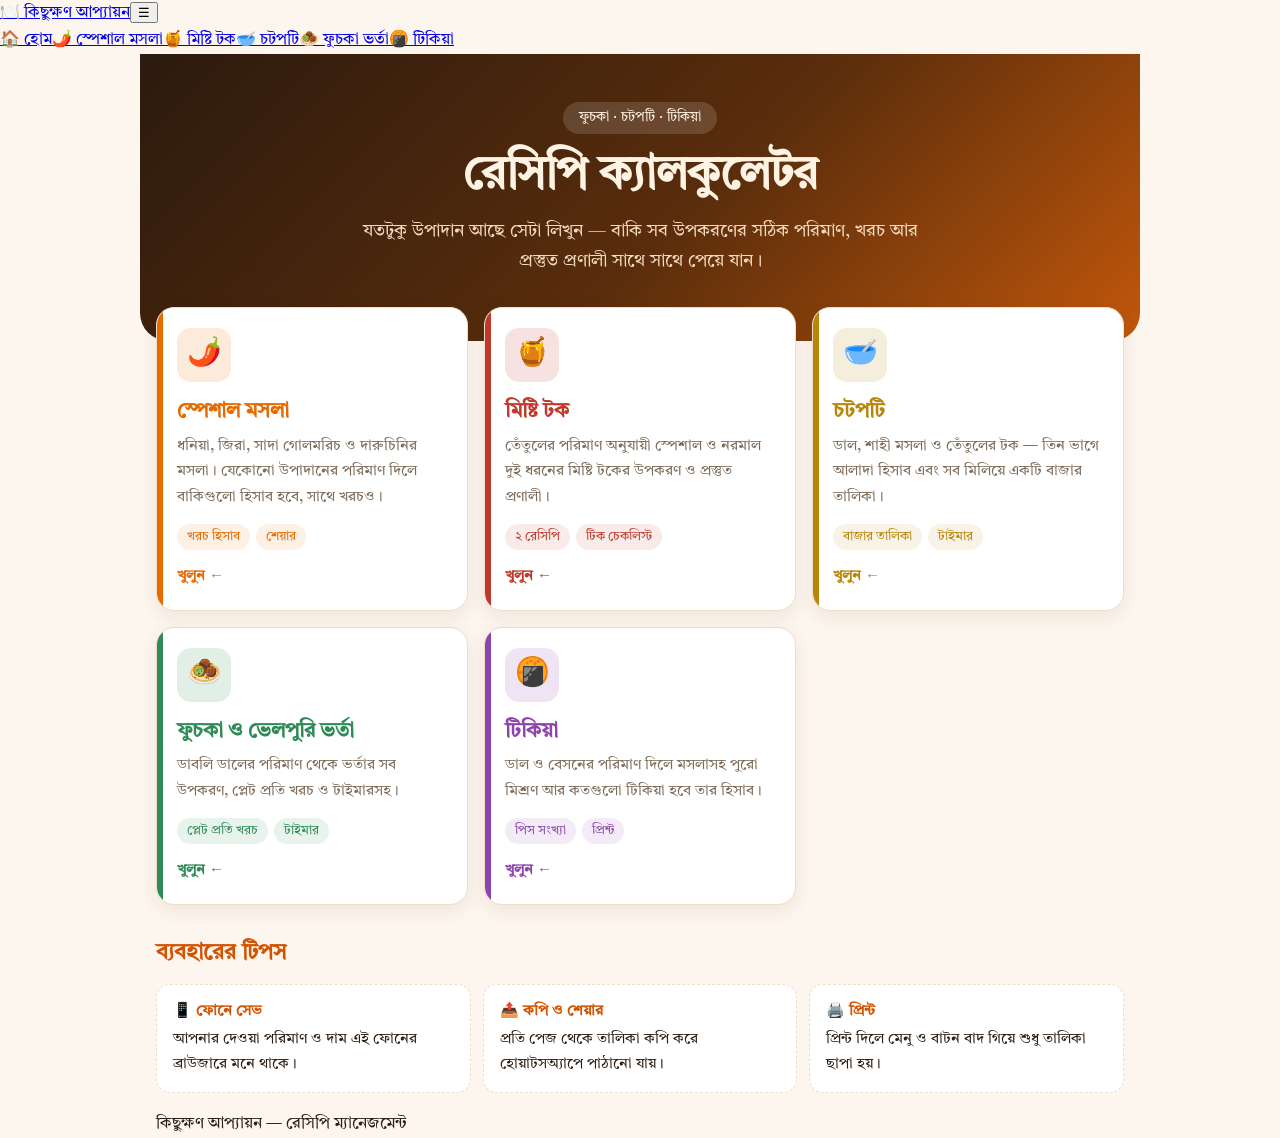
==== index.html @ 68632fa9 "Add files via upload" ====
<!DOCTYPE html>
<html lang="bn">
<head>
<meta charset="UTF-8">
<meta name="viewport" content="width=device-width, initial-scale=1.0">
<meta name="theme-color" content="#2b1a0e">
<title>কিছুক্ষণ আপ্যায়ন — রেসিপি ক্যালকুলেটর</title>
<link rel="preconnect" href="https://fonts.googleapis.com">
<link rel="preconnect" href="https://fonts.gstatic.com" crossorigin>
<link href="https://fonts.googleapis.com/css2?family=Tiro+Bangla:ital@0;1&display=swap" rel="stylesheet">
<style>
:root{
  --bg:#fdf6ee; --card:#fff; --text:#2c1e12; --muted:#7d6b5a; --line:#f0ddc8;
  --brand:#d35400; --brand2:#ff8a1f; --dark:#2b1a0e;
}
@media(prefers-color-scheme:dark){
  :root{--bg:#17110b; --card:#241a11; --text:#f4eadf; --muted:#b3a393; --line:#3d2d1d; --brand:#ff9a45}
}
*{box-sizing:border-box}
body{margin:0;background:var(--bg);color:var(--text);font-family:'Tiro Bangla','Noto Serif Bengali','Kalpurush',serif;line-height:1.7}
.wrap{max-width:1000px;margin:0 auto;padding:0 16px}

.hero{
  background:linear-gradient(135deg,#2b1a0e 0%,#5a2d0c 55%,#c2570b 100%);
  color:#fff3e3;text-align:center;padding:48px 16px 64px;
  margin:0 -16px 0;border-radius:0 0 28px 28px;
}
.hero .tag{display:inline-block;background:rgba(255,255,255,.14);padding:4px 16px;border-radius:999px;font-size:14px;margin-bottom:14px}
.hero h1{margin:0 0 10px;font-size:clamp(28px,6vw,46px);line-height:1.25}
.hero p{margin:0 auto;max-width:560px;color:#f3d9bd;font-size:clamp(15px,3.6vw,18px)}

.grid{
  display:grid;grid-template-columns:repeat(auto-fill,minmax(290px,1fr));gap:16px;
  margin:-34px 0 28px;
}
.card{
  display:flex;flex-direction:column;background:var(--card);border:1px solid var(--line);
  border-radius:18px;padding:20px;text-decoration:none;color:inherit;
  box-shadow:0 6px 18px rgba(80,40,0,.08);transition:transform .15s,box-shadow .15s,border-color .15s;
  position:relative;overflow:hidden;
}
.card::before{content:"";position:absolute;left:0;top:0;bottom:0;width:6px;background:var(--c,var(--brand))}
.card:hover{transform:translateY(-4px);box-shadow:0 12px 26px rgba(80,40,0,.18);border-color:var(--c,var(--brand))}
.card:focus-visible{outline:3px solid var(--brand2);outline-offset:2px}
.icon{
  width:54px;height:54px;border-radius:14px;display:grid;place-items:center;font-size:28px;
  background:color-mix(in srgb,var(--c,var(--brand)) 14%,transparent);margin-bottom:12px;
}
.card h2{margin:0 0 4px;font-size:21px;color:var(--c,var(--brand))}
.card p{margin:0 0 14px;color:var(--muted);font-size:15px;flex:1}
.meta{display:flex;flex-wrap:wrap;gap:6px;margin-bottom:14px}
.meta span{font-size:13px;background:color-mix(in srgb,var(--c,var(--brand)) 10%,transparent);color:var(--c,var(--brand));padding:2px 10px;border-radius:999px}
.go{font-weight:700;color:var(--c,var(--brand));font-size:15px}
.card:hover .go{letter-spacing:.3px}

h3.sec{font-size:22px;margin:30px 0 12px;color:var(--brand)}
.tips{display:grid;grid-template-columns:repeat(auto-fit,minmax(220px,1fr));gap:12px;margin-bottom:10px}
.tip{background:var(--card);border:1px dashed var(--line);border-radius:14px;padding:14px 16px;font-size:15px}
.tip b{display:block;margin-bottom:2px;color:var(--brand)}

#siteFoot{margin-top:18px}
body.has-nav{padding-top:var(--nav-h) !important}
</style>
</head>
<body>
<div class="wrap">
  <header class="hero">
    <span class="tag">ফুচকা · চটপটি · টিকিয়া</span>
    <h1>রেসিপি ক্যালকুলেটর</h1>
    <p>যতটুকু উপাদান আছে সেটা লিখুন — বাকি সব উপকরণের সঠিক পরিমাণ, খরচ আর প্রস্তুত প্রণালী সাথে সাথে পেয়ে যান।</p>
  </header>

  <main class="grid" id="cards">
    <a class="card" href="masala.html" style="--c:#e66a00">
      <div class="icon">🌶️</div>
      <h2>স্পেশাল মসলা</h2>
      <p>ধনিয়া, জিরা, সাদা গোলমরিচ ও দারুচিনির মসলা। যেকোনো উপাদানের পরিমাণ দিলে বাকিগুলো হিসাব হবে, সাথে খরচও।</p>
      <div class="meta"><span>খরচ হিসাব</span><span>শেয়ার</span></div>
      <span class="go">খুলুন ←</span>
    </a>
    <a class="card" href="mishti-tok.html" style="--c:#c0392b">
      <div class="icon">🍯</div>
      <h2>মিষ্টি টক</h2>
      <p>তেঁতুলের পরিমাণ অনুযায়ী স্পেশাল ও নরমাল দুই ধরনের মিষ্টি টকের উপকরণ ও প্রস্তুত প্রণালী।</p>
      <div class="meta"><span>২ রেসিপি</span><span>টিক চেকলিস্ট</span></div>
      <span class="go">খুলুন ←</span>
    </a>
    <a class="card" href="chotpoti.html" style="--c:#b8860b">
      <div class="icon">🥣</div>
      <h2>চটপটি</h2>
      <p>ডাল, শাহী মসলা ও তেঁতুলের টক — তিন ভাগে আলাদা হিসাব এবং সব মিলিয়ে একটি বাজার তালিকা।</p>
      <div class="meta"><span>বাজার তালিকা</span><span>টাইমার</span></div>
      <span class="go">খুলুন ←</span>
    </a>
    <a class="card" href="fuchka-vorta.html" style="--c:#2e8b57">
      <div class="icon">🧆</div>
      <h2>ফুচকা ও ভেলপুরি ভর্তা</h2>
      <p>ডাবলি ডালের পরিমাণ থেকে ভর্তার সব উপকরণ, প্লেট প্রতি খরচ ও টাইমারসহ।</p>
      <div class="meta"><span>প্লেট প্রতি খরচ</span><span>টাইমার</span></div>
      <span class="go">খুলুন ←</span>
    </a>
    <a class="card" href="tikiya.html" style="--c:#8e44ad">
      <div class="icon">🍘</div>
      <h2>টিকিয়া</h2>
      <p>ডাল ও বেসনের পরিমাণ দিলে মসলাসহ পুরো মিশ্রণ আর কতগুলো টিকিয়া হবে তার হিসাব।</p>
      <div class="meta"><span>পিস সংখ্যা</span><span>প্রিন্ট</span></div>
      <span class="go">খুলুন ←</span>
    </a>
  </main>

  <h3 class="sec">ব্যবহারের টিপস</h3>
  <div class="tips">
    <div class="tip"><b>📱 ফোনে সেভ</b>আপনার দেওয়া পরিমাণ ও দাম এই ফোনের ব্রাউজারে মনে থাকে।</div>
    <div class="tip"><b>📤 কপি ও শেয়ার</b>প্রতি পেজ থেকে তালিকা কপি করে হোয়াটসঅ্যাপে পাঠানো যায়।</div>
    <div class="tip"><b>🖨️ প্রিন্ট</b>প্রিন্ট দিলে মেনু ও বাটন বাদ গিয়ে শুধু তালিকা ছাপা হয়।</div>
  </div>

  <div id="siteFoot">কিছুক্ষণ আপ্যায়ন — রেসিপি ম্যানেজমেন্ট</div>
</div>
<script src="assets/site.js"></script>
</body>
</html>
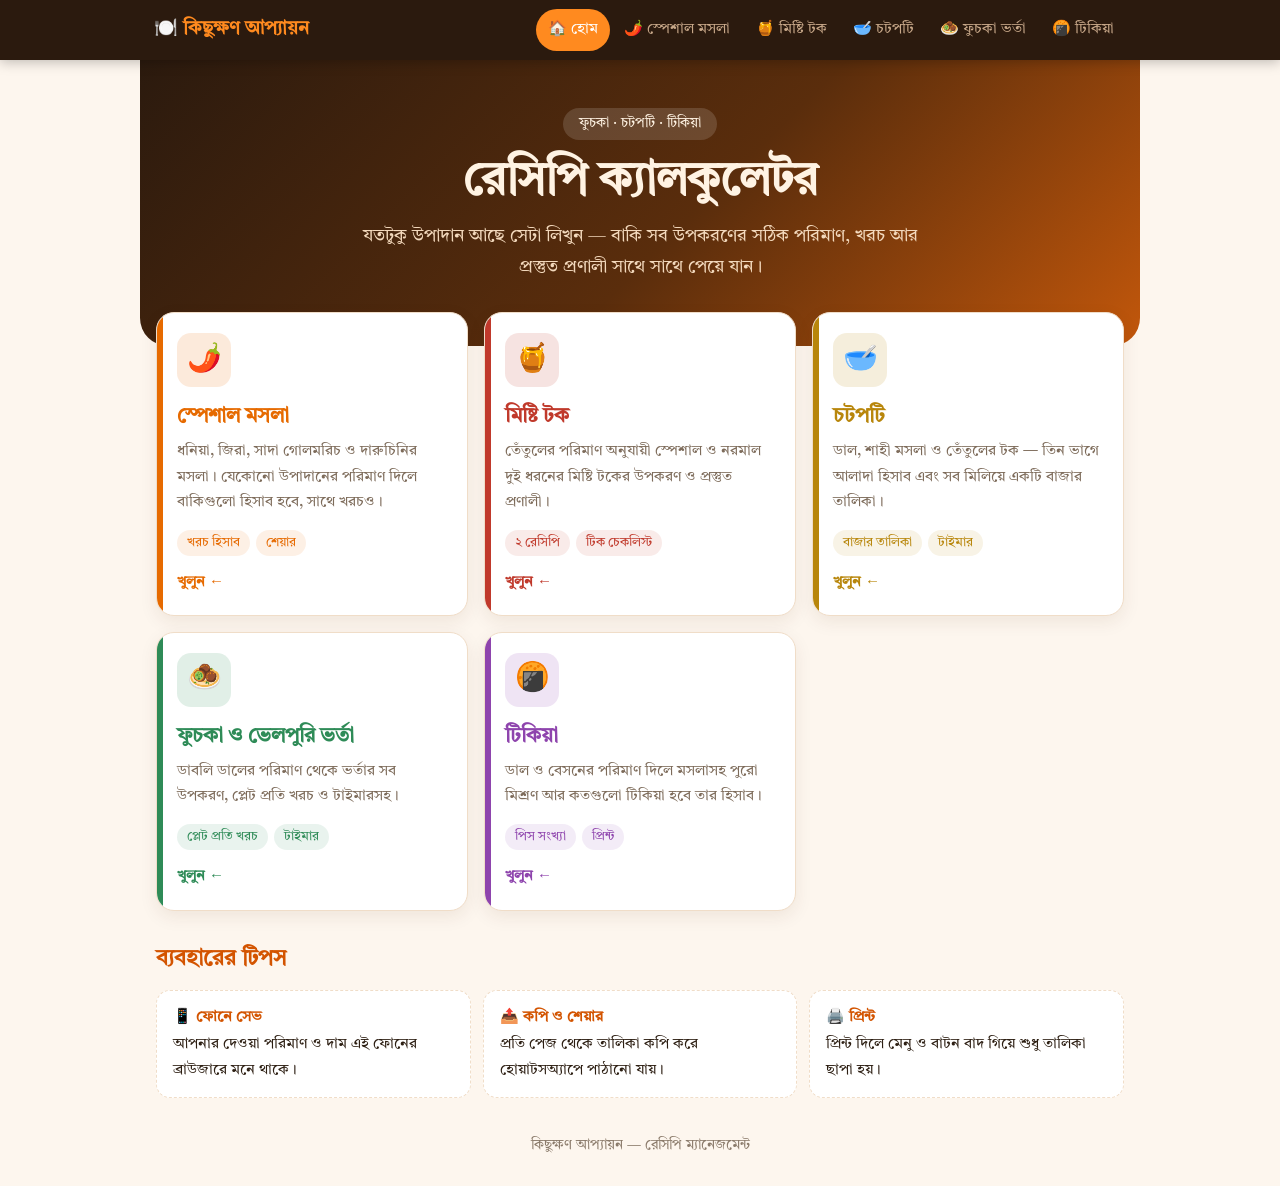
==== commit b866d10b: "Add stylesheet link to index.html" ====
--- a/index.html
+++ b/index.html
@@ -7,6 +7,7 @@
 <title>কিছুক্ষণ আপ্যায়ন — রেসিপি ক্যালকুলেটর</title>
 <link rel="preconnect" href="https://fonts.googleapis.com">
 <link rel="preconnect" href="https://fonts.gstatic.com" crossorigin>
+<link rel="stylesheet" href="assets/site.css">
 <link href="https://fonts.googleapis.com/css2?family=Tiro+Bangla:ital@0;1&display=swap" rel="stylesheet">
 <style>
 :root{
--- a/assets/site.css
+++ b/assets/site.css
@@ -0,0 +1,48 @@
+/* শেয়ার্ড নেভিগেশন — সব পেজে একই */
+:root{
+  --nav-h:60px;
+  --nav-bg:#2b1a0e; --nav-text:#fff3e3; --nav-accent:#ff8a1f; --nav-muted:#c9a98a;
+}
+body.has-nav{padding-top:calc(var(--nav-h) + 16px) !important}
+#siteNav{
+  position:fixed;top:0;left:0;right:0;height:var(--nav-h);z-index:1000;
+  background:var(--nav-bg);color:var(--nav-text);
+  box-shadow:0 2px 12px rgba(0,0,0,.25);
+  font-family:'Tiro Bangla','Noto Serif Bengali','Kalpurush',serif;
+}
+#siteNav .in{
+  max-width:1000px;height:100%;margin:0 auto;padding:0 14px;
+  display:flex;align-items:center;gap:14px;
+}
+#siteNav a{color:inherit;text-decoration:none}
+#siteNav .brand{font-size:19px;font-weight:700;white-space:nowrap;color:var(--nav-accent);display:flex;align-items:center;gap:6px}
+#siteNav .links{display:flex;gap:2px;margin-left:auto;overflow-x:auto;scrollbar-width:none}
+#siteNav .links::-webkit-scrollbar{display:none}
+#siteNav .links a{padding:8px 12px;border-radius:999px;font-size:15px;white-space:nowrap;color:var(--nav-muted);transition:.15s}
+#siteNav .links a:hover{background:rgba(255,255,255,.1);color:#fff}
+#siteNav .links a.on{background:var(--nav-accent);color:#fff}
+#siteNav .menuBtn{display:none;margin-left:auto;background:none;border:1px solid var(--nav-muted);color:var(--nav-text);
+  font-size:20px;border-radius:8px;padding:4px 10px;cursor:pointer;font-family:inherit}
+
+@media(max-width:760px){
+  #siteNav .menuBtn{display:block}
+  #siteNav .links{
+    display:none;position:absolute;top:var(--nav-h);left:0;right:0;flex-direction:column;
+    background:var(--nav-bg);padding:8px 12px 14px;margin:0;box-shadow:0 10px 20px rgba(0,0,0,.3);
+  }
+  #siteNav.open .links{display:flex}
+  #siteNav .links a{padding:12px 14px;font-size:16px;border-radius:10px}
+}
+@media print{#siteNav{display:none !important}body.has-nav{padding-top:0 !important}}
+
+/* ফুটার */
+#siteFoot{
+  text-align:center;color:#8a7a6a;font-size:14px;padding:18px 12px 28px;
+  font-family:'Tiro Bangla','Noto Serif Bengali','Kalpurush',serif;
+}
+#siteFoot a{color:#d35400;text-decoration:none}
+@media print{#siteFoot{display:none}}
+
+/* flex বডিওয়ালা পেজে ফুটার যেন নিচে আসে */
+body.has-nav{flex-wrap:wrap;align-content:flex-start}
+#siteFoot{flex:0 0 100%;width:100%}
